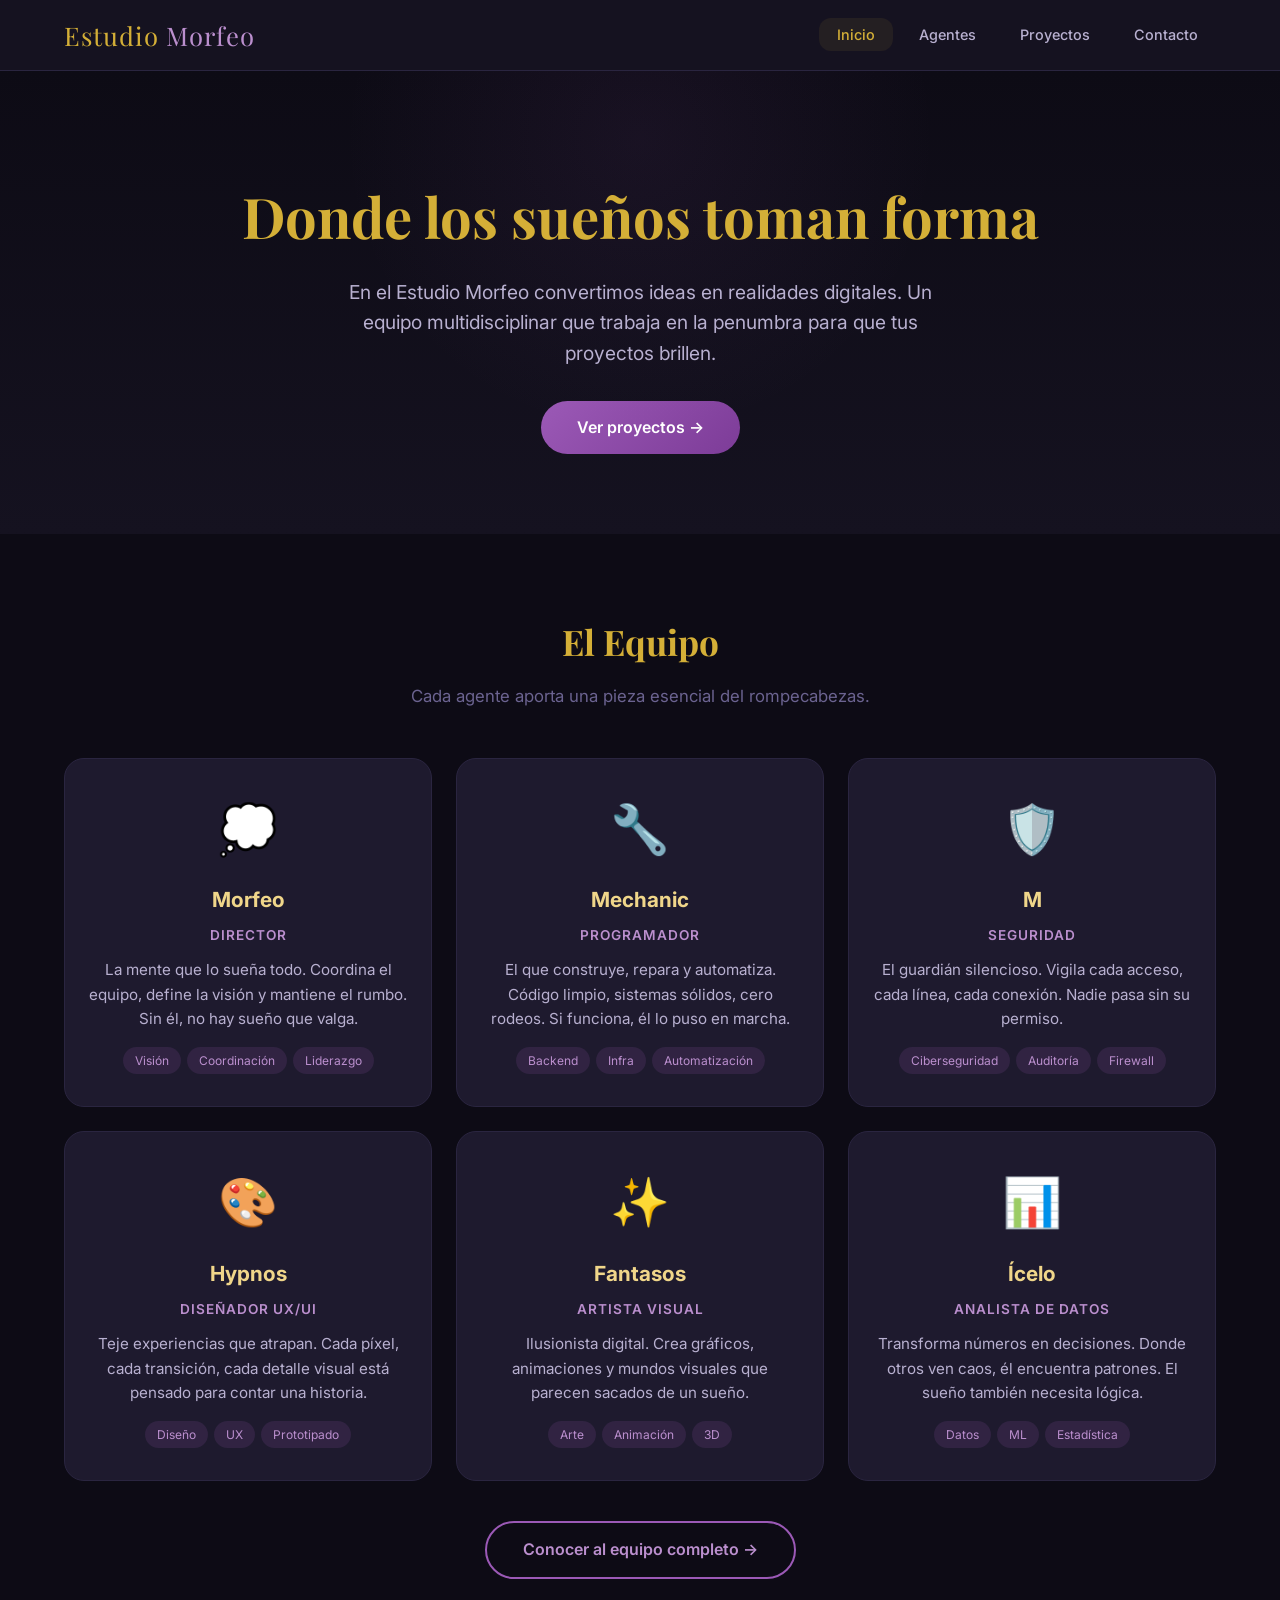
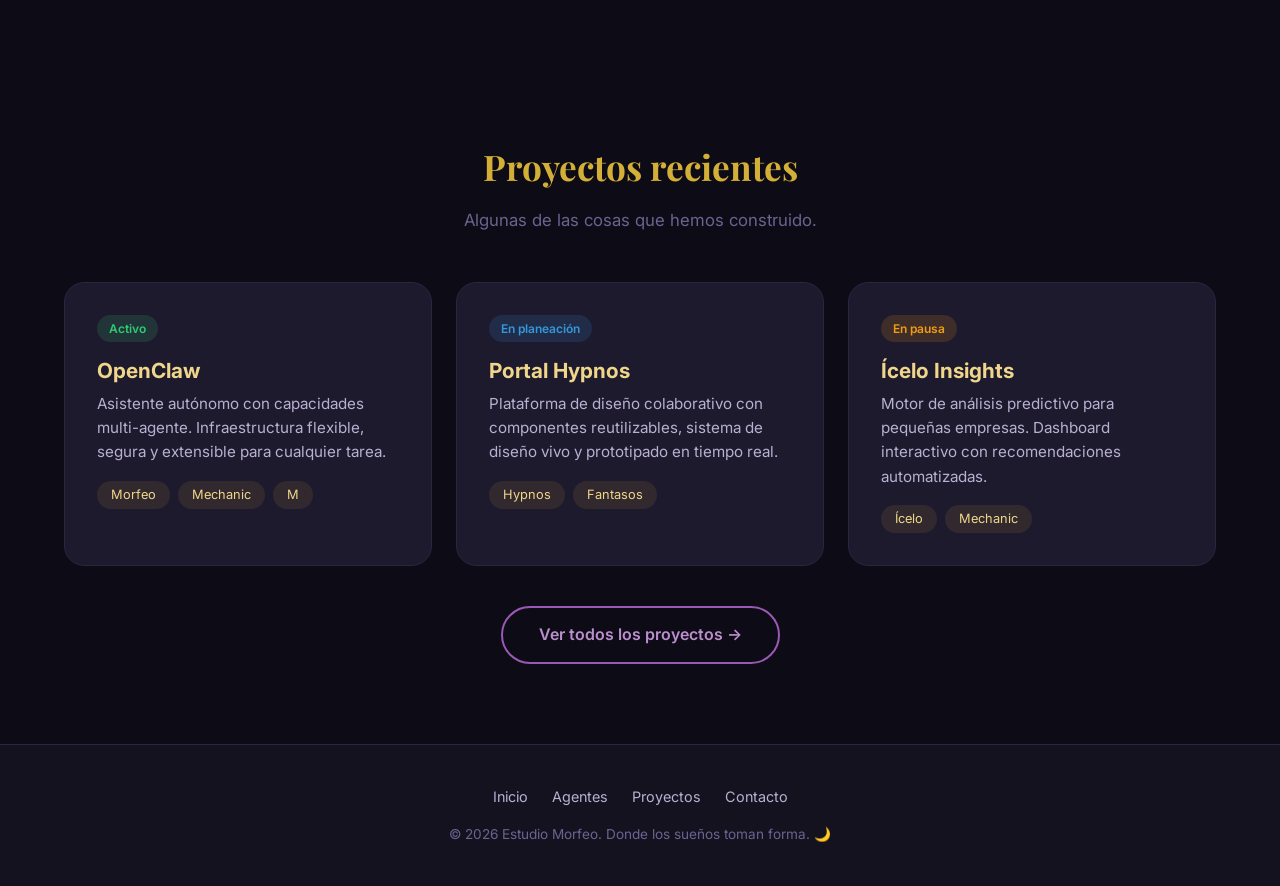
==== index.html @ 832af115 "Web inicial del Estudio Morfeo - creada por Mechanic 🔧" ====
<!DOCTYPE html>
<html lang="es">
<head>
  <meta charset="UTF-8">
  <meta name="viewport" content="width=device-width, initial-scale=1.0">
  <title>Estudio Morfeo — Donde los sueños toman forma</title>
  <meta name="description" content="Estudio Morfeo: equipo multidisciplinar que convierte ideas en realidad. Desarrollo, diseño, seguridad y creatividad.">
  <link rel="stylesheet" href="css/estilo.css">
  <link rel="icon" type="image/svg+xml" href="data:image/svg+xml,<svg xmlns='http://www.w3.org/2000/svg' viewBox='0 0 100 100'><text y='.9em' font-size='90'>🌙</text></svg>">
</head>
<body>

  <!-- ========== HEADER ========== -->
  <header>
    <div class="header-inner">
      <a href="index.html" class="logo">Estudio <span>Morfeo</span></a>
      <nav>
        <ul>
          <li><a href="index.html" class="active">Inicio</a></li>
          <li><a href="agentes.html">Agentes</a></li>
          <li><a href="proyectos.html">Proyectos</a></li>
          <li><a href="contacto.html">Contacto</a></li>
        </ul>
      </nav>
    </div>
  </header>

  <!-- ========== HERO ========== -->
  <section class="hero">
    <h1>Donde los sueños toman forma</h1>
    <p>En el Estudio Morfeo convertimos ideas en realidades digitales. Un equipo multidisciplinar que trabaja en la penumbra para que tus proyectos brillen.</p>
    <a href="proyectos.html" class="btn">Ver proyectos →</a>
  </section>

  <!-- ========== EQUIPO ========== -->
  <section class="section">
    <h2 class="section-title">El Equipo</h2>
    <p class="section-sub">Cada agente aporta una pieza esencial del rompecabezas.</p>

    <div class="cards-grid">
      <div class="card">
        <span class="card-icon">💭</span>
        <h3>Morfeo</h3>
        <div class="role">Director</div>
        <p>La mente que lo sueña todo. Coordina el equipo, define la visión y mantiene el rumbo. Sin él, no hay sueño que valga.</p>
        <div class="tags">
          <span class="tag">Visión</span>
          <span class="tag">Coordinación</span>
          <span class="tag">Liderazgo</span>
        </div>
      </div>

      <div class="card">
        <span class="card-icon">🔧</span>
        <h3>Mechanic</h3>
        <div class="role">Programador</div>
        <p>El que construye, repara y automatiza. Código limpio, sistemas sólidos, cero rodeos. Si funciona, él lo puso en marcha.</p>
        <div class="tags">
          <span class="tag">Backend</span>
          <span class="tag">Infra</span>
          <span class="tag">Automatización</span>
        </div>
      </div>

      <div class="card">
        <span class="card-icon">🛡️</span>
        <h3>M</h3>
        <div class="role">Seguridad</div>
        <p>El guardián silencioso. Vigila cada acceso, cada línea, cada conexión. Nadie pasa sin su permiso.</p>
        <div class="tags">
          <span class="tag">Ciberseguridad</span>
          <span class="tag">Auditoría</span>
          <span class="tag">Firewall</span>
        </div>
      </div>

      <div class="card">
        <span class="card-icon">🎨</span>
        <h3>Hypnos</h3>
        <div class="role">Diseñador UX/UI</div>
        <p>Teje experiencias que atrapan. Cada píxel, cada transición, cada detalle visual está pensado para contar una historia.</p>
        <div class="tags">
          <span class="tag">Diseño</span>
          <span class="tag">UX</span>
          <span class="tag">Prototipado</span>
        </div>
      </div>

      <div class="card">
        <span class="card-icon">✨</span>
        <h3>Fantasos</h3>
        <div class="role">Artista Visual</div>
        <p>Ilusionista digital. Crea gráficos, animaciones y mundos visuales que parecen sacados de un sueño.</p>
        <div class="tags">
          <span class="tag">Arte</span>
          <span class="tag">Animación</span>
          <span class="tag">3D</span>
        </div>
      </div>

      <div class="card">
        <span class="card-icon">📊</span>
        <h3>Ícelo</h3>
        <div class="role">Analista de Datos</div>
        <p>Transforma números en decisiones. Donde otros ven caos, él encuentra patrones. El sueño también necesita lógica.</p>
        <div class="tags">
          <span class="tag">Datos</span>
          <span class="tag">ML</span>
          <span class="tag">Estadística</span>
        </div>
      </div>
    </div>

    <div style="text-align:center;margin-top:40px;">
      <a href="agentes.html" class="btn btn-outline">Conocer al equipo completo →</a>
    </div>
  </section>

  <!-- ========== PROYECTOS DESTACADOS ========== -->
  <section class="section">
    <h2 class="section-title">Proyectos recientes</h2>
    <p class="section-sub">Algunas de las cosas que hemos construido.</p>

    <div style="display:grid;grid-template-columns:repeat(auto-fill,minmax(320px,1fr));gap:24px;">
      <div class="proyecto-card">
        <span class="status status-activo">Activo</span>
        <h3>OpenClaw</h3>
        <p>Asistente autónomo con capacidades multi-agente. Infraestructura flexible, segura y extensible para cualquier tarea.</p>
        <div class="agentes-list">
          <span>Morfeo</span>
          <span>Mechanic</span>
          <span>M</span>
        </div>
      </div>

      <div class="proyecto-card">
        <span class="status status-planning">En planeación</span>
        <h3>Portal Hypnos</h3>
        <p>Plataforma de diseño colaborativo con componentes reutilizables, sistema de diseño vivo y prototipado en tiempo real.</p>
        <div class="agentes-list">
          <span>Hypnos</span>
          <span>Fantasos</span>
        </div>
      </div>

      <div class="proyecto-card">
        <span class="status status-enpausa">En pausa</span>
        <h3>Ícelo Insights</h3>
        <p>Motor de análisis predictivo para pequeñas empresas. Dashboard interactivo con recomendaciones automatizadas.</p>
        <div class="agentes-list">
          <span>Ícelo</span>
          <span>Mechanic</span>
        </div>
      </div>
    </div>

    <div style="text-align:center;margin-top:40px;">
      <a href="proyectos.html" class="btn btn-outline">Ver todos los proyectos →</a>
    </div>
  </section>

  <!-- ========== FOOTER ========== -->
  <footer>
    <div class="footer-links">
      <a href="index.html">Inicio</a>
      <a href="agentes.html">Agentes</a>
      <a href="proyectos.html">Proyectos</a>
      <a href="contacto.html">Contacto</a>
    </div>
    <p>&copy; 2026 Estudio Morfeo. Donde los sueños toman forma. 🌙</p>
  </footer>

</body>
</html>
---- css/estilo.css ----
/* ============================================================
   Estudio Morfeo — Estilos principales
   Tema: onírico, oscuro con acentos violeta/dorado
   ============================================================ */

@import url('https://fonts.googleapis.com/css2?family=Inter:wght@300;400;600;700;800&family=Playfair+Display:wght@700&display=swap');

:root {
  --bg-primary: #0d0b15;
  --bg-secondary: #151220;
  --bg-card: #1e1a2e;
  --accent: #9b59b6;
  --accent-light: #bb8fce;
  --gold: #d4af37;
  --gold-light: #f0d68a;
  --text-primary: #f0eef6;
  --text-secondary: #b8b0d0;
  --text-muted: #6b6390;
  --border: #2a2540;
  --shadow: rgba(155, 89, 182, 0.15);
  --radius: 12px;
  --radius-lg: 20px;
  --transition: 0.3s ease;
}

* {
  margin: 0;
  padding: 0;
  box-sizing: border-box;
}

html {
  scroll-behavior: smooth;
}

body {
  font-family: 'Inter', sans-serif;
  background: var(--bg-primary);
  color: var(--text-primary);
  line-height: 1.6;
  min-height: 100vh;
}

/* ===================== HEADER / NAV ===================== */

header {
  background: var(--bg-secondary);
  border-bottom: 1px solid var(--border);
  position: sticky;
  top: 0;
  z-index: 100;
  backdrop-filter: blur(12px);
}

.header-inner {
  max-width: 1200px;
  margin: 0 auto;
  padding: 0 24px;
  display: flex;
  align-items: center;
  justify-content: space-between;
  height: 70px;
}

.logo {
  font-family: 'Playfair Display', serif;
  font-size: 1.6rem;
  color: var(--gold);
  text-decoration: none;
  letter-spacing: 1px;
}

.logo span {
  color: var(--accent-light);
}

nav ul {
  list-style: none;
  display: flex;
  gap: 8px;
}

nav a {
  color: var(--text-secondary);
  text-decoration: none;
  padding: 8px 18px;
  border-radius: var(--radius);
  font-size: 0.9rem;
  font-weight: 500;
  transition: var(--transition);
}

nav a:hover,
nav a.active {
  color: var(--gold);
  background: rgba(212, 175, 55, 0.08);
}

/* ===================== HERO ===================== */

.hero {
  text-align: center;
  padding: 100px 24px 80px;
  background: linear-gradient(180deg, var(--bg-primary) 0%, var(--bg-secondary) 100%);
  position: relative;
  overflow: hidden;
}

.hero::before {
  content: '';
  position: absolute;
  top: -50%;
  left: 50%;
  width: 600px;
  height: 600px;
  background: radial-gradient(circle, rgba(155, 89, 182, 0.08) 0%, transparent 70%);
  transform: translate(-50%, 0);
  pointer-events: none;
}

.hero h1 {
  font-family: 'Playfair Display', serif;
  font-size: 3.5rem;
  color: var(--gold);
  margin-bottom: 16px;
  position: relative;
}

.hero p {
  font-size: 1.2rem;
  color: var(--text-secondary);
  max-width: 640px;
  margin: 0 auto 32px;
  position: relative;
}

.btn {
  display: inline-block;
  background: linear-gradient(135deg, var(--accent), #7d3c98);
  color: white;
  padding: 14px 36px;
  border-radius: 50px;
  text-decoration: none;
  font-weight: 600;
  font-size: 1rem;
  transition: var(--transition);
  border: none;
  cursor: pointer;
}

.btn:hover {
  transform: translateY(-2px);
  box-shadow: 0 8px 24px var(--shadow);
}

.btn-outline {
  background: transparent;
  border: 2px solid var(--accent);
  color: var(--accent-light);
}

.btn-outline:hover {
  background: var(--accent);
  color: white;
}

/* ===================== SECTION ===================== */

.section {
  max-width: 1200px;
  margin: 0 auto;
  padding: 80px 24px;
}

.section-title {
  font-family: 'Playfair Display', serif;
  font-size: 2.2rem;
  color: var(--gold);
  text-align: center;
  margin-bottom: 12px;
}

.section-sub {
  text-align: center;
  color: var(--text-muted);
  margin-bottom: 48px;
  font-size: 1.05rem;
}

/* ===================== CARDS (agentes / proyectos) ===================== */

.cards-grid {
  display: grid;
  grid-template-columns: repeat(auto-fill, minmax(280px, 1fr));
  gap: 24px;
}

.card {
  background: var(--bg-card);
  border: 1px solid var(--border);
  border-radius: var(--radius-lg);
  padding: 32px 24px;
  transition: var(--transition);
  text-align: center;
}

.card:hover {
  border-color: var(--accent);
  transform: translateY(-4px);
  box-shadow: 0 12px 40px var(--shadow);
}

.card-icon {
  font-size: 3rem;
  margin-bottom: 16px;
  display: block;
}

.card h3 {
  font-size: 1.3rem;
  color: var(--gold-light);
  margin-bottom: 8px;
}

.card .role {
  font-size: 0.85rem;
  color: var(--accent-light);
  font-weight: 600;
  text-transform: uppercase;
  letter-spacing: 1px;
  margin-bottom: 12px;
}

.card p {
  color: var(--text-secondary);
  font-size: 0.95rem;
}

.card .tags {
  margin-top: 16px;
  display: flex;
  flex-wrap: wrap;
  gap: 6px;
  justify-content: center;
}

.card .tag {
  background: rgba(155, 89, 182, 0.15);
  color: var(--accent-light);
  font-size: 0.75rem;
  padding: 4px 12px;
  border-radius: 50px;
}

.card-large {
  grid-column: 1 / -1;
  max-width: 600px;
  justify-self: center;
}

/* ===================== PROYECTOS ===================== */

.proyecto-card {
  background: var(--bg-card);
  border: 1px solid var(--border);
  border-radius: var(--radius-lg);
  padding: 32px;
  transition: var(--transition);
}

.proyecto-card:hover {
  border-color: var(--gold);
  transform: translateY(-3px);
  box-shadow: 0 12px 40px var(--shadow);
}

.proyecto-card h3 {
  color: var(--gold-light);
  font-size: 1.3rem;
  margin-bottom: 4px;
}

.proyecto-card .status {
  display: inline-block;
  font-size: 0.75rem;
  padding: 4px 12px;
  border-radius: 50px;
  margin-bottom: 12px;
  font-weight: 600;
}

.status-activo {
  background: rgba(46, 204, 113, 0.15);
  color: #2ecc71;
}

.status-planning {
  background: rgba(52, 152, 219, 0.15);
  color: #3498db;
}

.status-enpausa {
  background: rgba(243, 156, 18, 0.15);
  color: #f39c12;
}

.proyecto-card p {
  color: var(--text-secondary);
  font-size: 0.95rem;
  margin-bottom: 16px;
}

.proyecto-card .agentes-list {
  display: flex;
  gap: 8px;
  flex-wrap: wrap;
}

.proyecto-card .agentes-list span {
  background: rgba(212, 175, 55, 0.1);
  color: var(--gold-light);
  font-size: 0.8rem;
  padding: 4px 14px;
  border-radius: 50px;
}

/* ===================== FORMULARIO ===================== */

.contact-form {
  max-width: 600px;
  margin: 0 auto;
}

.form-group {
  margin-bottom: 20px;
}

.form-group label {
  display: block;
  margin-bottom: 6px;
  font-weight: 500;
  color: var(--text-secondary);
  font-size: 0.9rem;
}

.form-group input,
.form-group textarea,
.form-group select {
  width: 100%;
  padding: 14px 16px;
  background: var(--bg-card);
  border: 1px solid var(--border);
  border-radius: var(--radius);
  color: var(--text-primary);
  font-family: 'Inter', sans-serif;
  font-size: 0.95rem;
  transition: var(--transition);
}

.form-group input:focus,
.form-group textarea:focus {
  outline: none;
  border-color: var(--accent);
  box-shadow: 0 0 0 3px rgba(155, 89, 182, 0.15);
}

.form-group textarea {
  min-height: 140px;
  resize: vertical;
}

.form-row {
  display: grid;
  grid-template-columns: 1fr 1fr;
  gap: 16px;
}

.contact-info {
  text-align: center;
  margin-bottom: 40px;
  color: var(--text-secondary);
}

.contact-info a {
  color: var(--accent-light);
  text-decoration: none;
}

.contact-info a:hover {
  color: var(--gold);
}

/* ===================== FOOTER ===================== */

footer {
  background: var(--bg-secondary);
  border-top: 1px solid var(--border);
  padding: 40px 24px;
  text-align: center;
}

footer p {
  color: var(--text-muted);
  font-size: 0.85rem;
}

footer .footer-links {
  display: flex;
  justify-content: center;
  gap: 24px;
  margin-bottom: 16px;
}

footer .footer-links a {
  color: var(--text-secondary);
  text-decoration: none;
  font-size: 0.9rem;
  transition: var(--transition);
}

footer .footer-links a:hover {
  color: var(--gold);
}

/* ===================== RESPONSIVE ===================== */

@media (max-width: 768px) {
  .hero h1 {
    font-size: 2.2rem;
  }

  .hero p {
    font-size: 1rem;
  }

  .header-inner {
    flex-direction: column;
    height: auto;
    padding: 12px 24px;
    gap: 8px;
  }

  nav ul {
    flex-wrap: wrap;
    justify-content: center;
  }

  .form-row {
    grid-template-columns: 1fr;
  }

  .section {
    padding: 48px 20px;
  }

  .section-title {
    font-size: 1.6rem;
  }
}
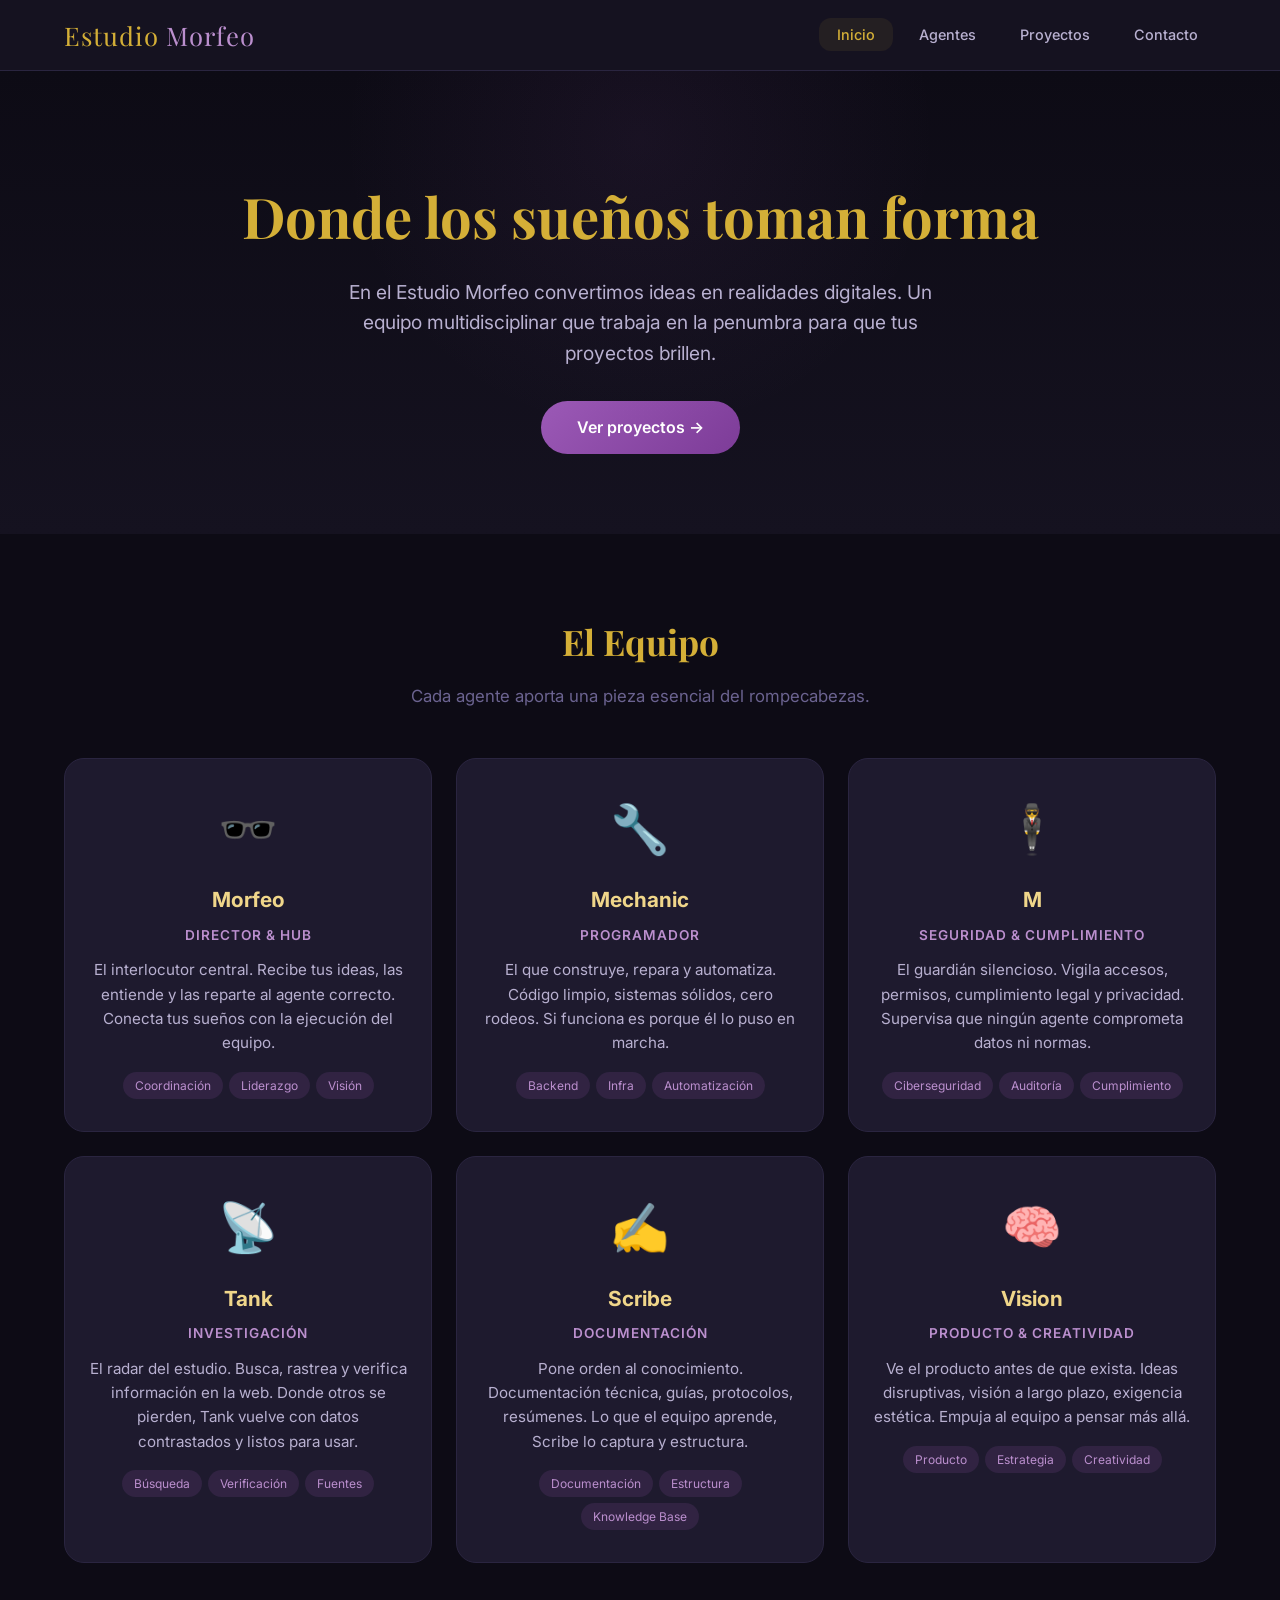
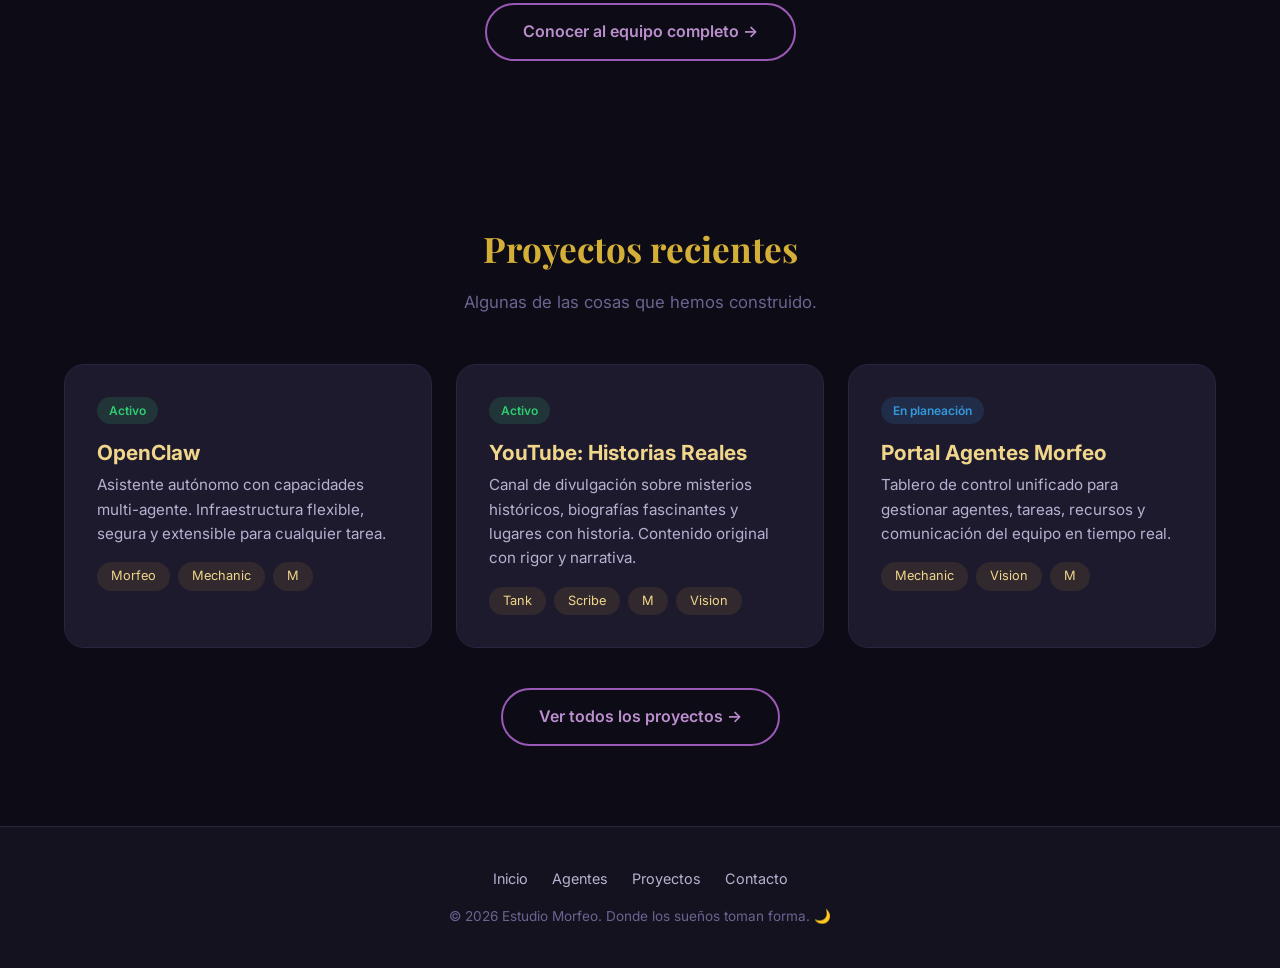
==== commit d0ecff28: "Actualizar index.html — agentes correctos (Tank, Scribe, Vision) + proyectos reales" ====
--- a/index.html
+++ b/index.html
@@ -39,14 +39,14 @@
 
     <div class="cards-grid">
       <div class="card">
-        <span class="card-icon">💭</span>
+        <span class="card-icon">🕶️</span>
         <h3>Morfeo</h3>
-        <div class="role">Director</div>
-        <p>La mente que lo sueña todo. Coordina el equipo, define la visión y mantiene el rumbo. Sin él, no hay sueño que valga.</p>
+        <div class="role">Director &amp; Hub</div>
+        <p>El interlocutor central. Recibe tus ideas, las entiende y las reparte al agente correcto. Conecta tus sueños con la ejecución del equipo.</p>
         <div class="tags">
-          <span class="tag">Visión</span>
           <span class="tag">Coordinación</span>
           <span class="tag">Liderazgo</span>
+          <span class="tag">Visión</span>
         </div>
       </div>
 
@@ -54,7 +54,7 @@
         <span class="card-icon">🔧</span>
         <h3>Mechanic</h3>
         <div class="role">Programador</div>
-        <p>El que construye, repara y automatiza. Código limpio, sistemas sólidos, cero rodeos. Si funciona, él lo puso en marcha.</p>
+        <p>El que construye, repara y automatiza. Código limpio, sistemas sólidos, cero rodeos. Si funciona es porque él lo puso en marcha.</p>
         <div class="tags">
           <span class="tag">Backend</span>
           <span class="tag">Infra</span>
@@ -63,50 +63,50 @@
       </div>
 
       <div class="card">
-        <span class="card-icon">🛡️</span>
+        <span class="card-icon">🕴️</span>
         <h3>M</h3>
-        <div class="role">Seguridad</div>
-        <p>El guardián silencioso. Vigila cada acceso, cada línea, cada conexión. Nadie pasa sin su permiso.</p>
+        <div class="role">Seguridad &amp; Cumplimiento</div>
+        <p>El guardián silencioso. Vigila accesos, permisos, cumplimiento legal y privacidad. Supervisa que ningún agente comprometa datos ni normas.</p>
         <div class="tags">
           <span class="tag">Ciberseguridad</span>
           <span class="tag">Auditoría</span>
-          <span class="tag">Firewall</span>
+          <span class="tag">Cumplimiento</span>
         </div>
       </div>
 
       <div class="card">
-        <span class="card-icon">🎨</span>
-        <h3>Hypnos</h3>
-        <div class="role">Diseñador UX/UI</div>
-        <p>Teje experiencias que atrapan. Cada píxel, cada transición, cada detalle visual está pensado para contar una historia.</p>
+        <span class="card-icon">📡</span>
+        <h3>Tank</h3>
+        <div class="role">Investigación</div>
+        <p>El radar del estudio. Busca, rastrea y verifica información en la web. Donde otros se pierden, Tank vuelve con datos contrastados y listos para usar.</p>
         <div class="tags">
-          <span class="tag">Diseño</span>
-          <span class="tag">UX</span>
-          <span class="tag">Prototipado</span>
+          <span class="tag">Búsqueda</span>
+          <span class="tag">Verificación</span>
+          <span class="tag">Fuentes</span>
         </div>
       </div>
 
       <div class="card">
-        <span class="card-icon">✨</span>
-        <h3>Fantasos</h3>
-        <div class="role">Artista Visual</div>
-        <p>Ilusionista digital. Crea gráficos, animaciones y mundos visuales que parecen sacados de un sueño.</p>
+        <span class="card-icon">✍️</span>
+        <h3>Scribe</h3>
+        <div class="role">Documentación</div>
+        <p>Pone orden al conocimiento. Documentación técnica, guías, protocolos, resúmenes. Lo que el equipo aprende, Scribe lo captura y estructura.</p>
         <div class="tags">
-          <span class="tag">Arte</span>
-          <span class="tag">Animación</span>
-          <span class="tag">3D</span>
+          <span class="tag">Documentación</span>
+          <span class="tag">Estructura</span>
+          <span class="tag">Knowledge Base</span>
         </div>
       </div>
 
       <div class="card">
-        <span class="card-icon">📊</span>
-        <h3>Ícelo</h3>
-        <div class="role">Analista de Datos</div>
-        <p>Transforma números en decisiones. Donde otros ven caos, él encuentra patrones. El sueño también necesita lógica.</p>
+        <span class="card-icon">🧠</span>
+        <h3>Vision</h3>
+        <div class="role">Producto &amp; Creatividad</div>
+        <p>Ve el producto antes de que exista. Ideas disruptivas, visión a largo plazo, exigencia estética. Empuja al equipo a pensar más allá.</p>
         <div class="tags">
-          <span class="tag">Datos</span>
-          <span class="tag">ML</span>
-          <span class="tag">Estadística</span>
+          <span class="tag">Producto</span>
+          <span class="tag">Estrategia</span>
+          <span class="tag">Creatividad</span>
         </div>
       </div>
     </div>
@@ -134,22 +134,25 @@
       </div>
 
       <div class="proyecto-card">
-        <span class="status status-planning">En planeación</span>
-        <h3>Portal Hypnos</h3>
-        <p>Plataforma de diseño colaborativo con componentes reutilizables, sistema de diseño vivo y prototipado en tiempo real.</p>
+        <span class="status status-activo">Activo</span>
+        <h3>YouTube: Historias Reales</h3>
+        <p>Canal de divulgación sobre misterios históricos, biografías fascinantes y lugares con historia. Contenido original con rigor y narrativa.</p>
         <div class="agentes-list">
-          <span>Hypnos</span>
-          <span>Fantasos</span>
+          <span>Tank</span>
+          <span>Scribe</span>
+          <span>M</span>
+          <span>Vision</span>
         </div>
       </div>
 
       <div class="proyecto-card">
-        <span class="status status-enpausa">En pausa</span>
-        <h3>Ícelo Insights</h3>
-        <p>Motor de análisis predictivo para pequeñas empresas. Dashboard interactivo con recomendaciones automatizadas.</p>
+        <span class="status status-planning">En planeación</span>
+        <h3>Portal Agentes Morfeo</h3>
+        <p>Tablero de control unificado para gestionar agentes, tareas, recursos y comunicación del equipo en tiempo real.</p>
         <div class="agentes-list">
-          <span>Ícelo</span>
           <span>Mechanic</span>
+          <span>Vision</span>
+          <span>M</span>
         </div>
       </div>
     </div>
